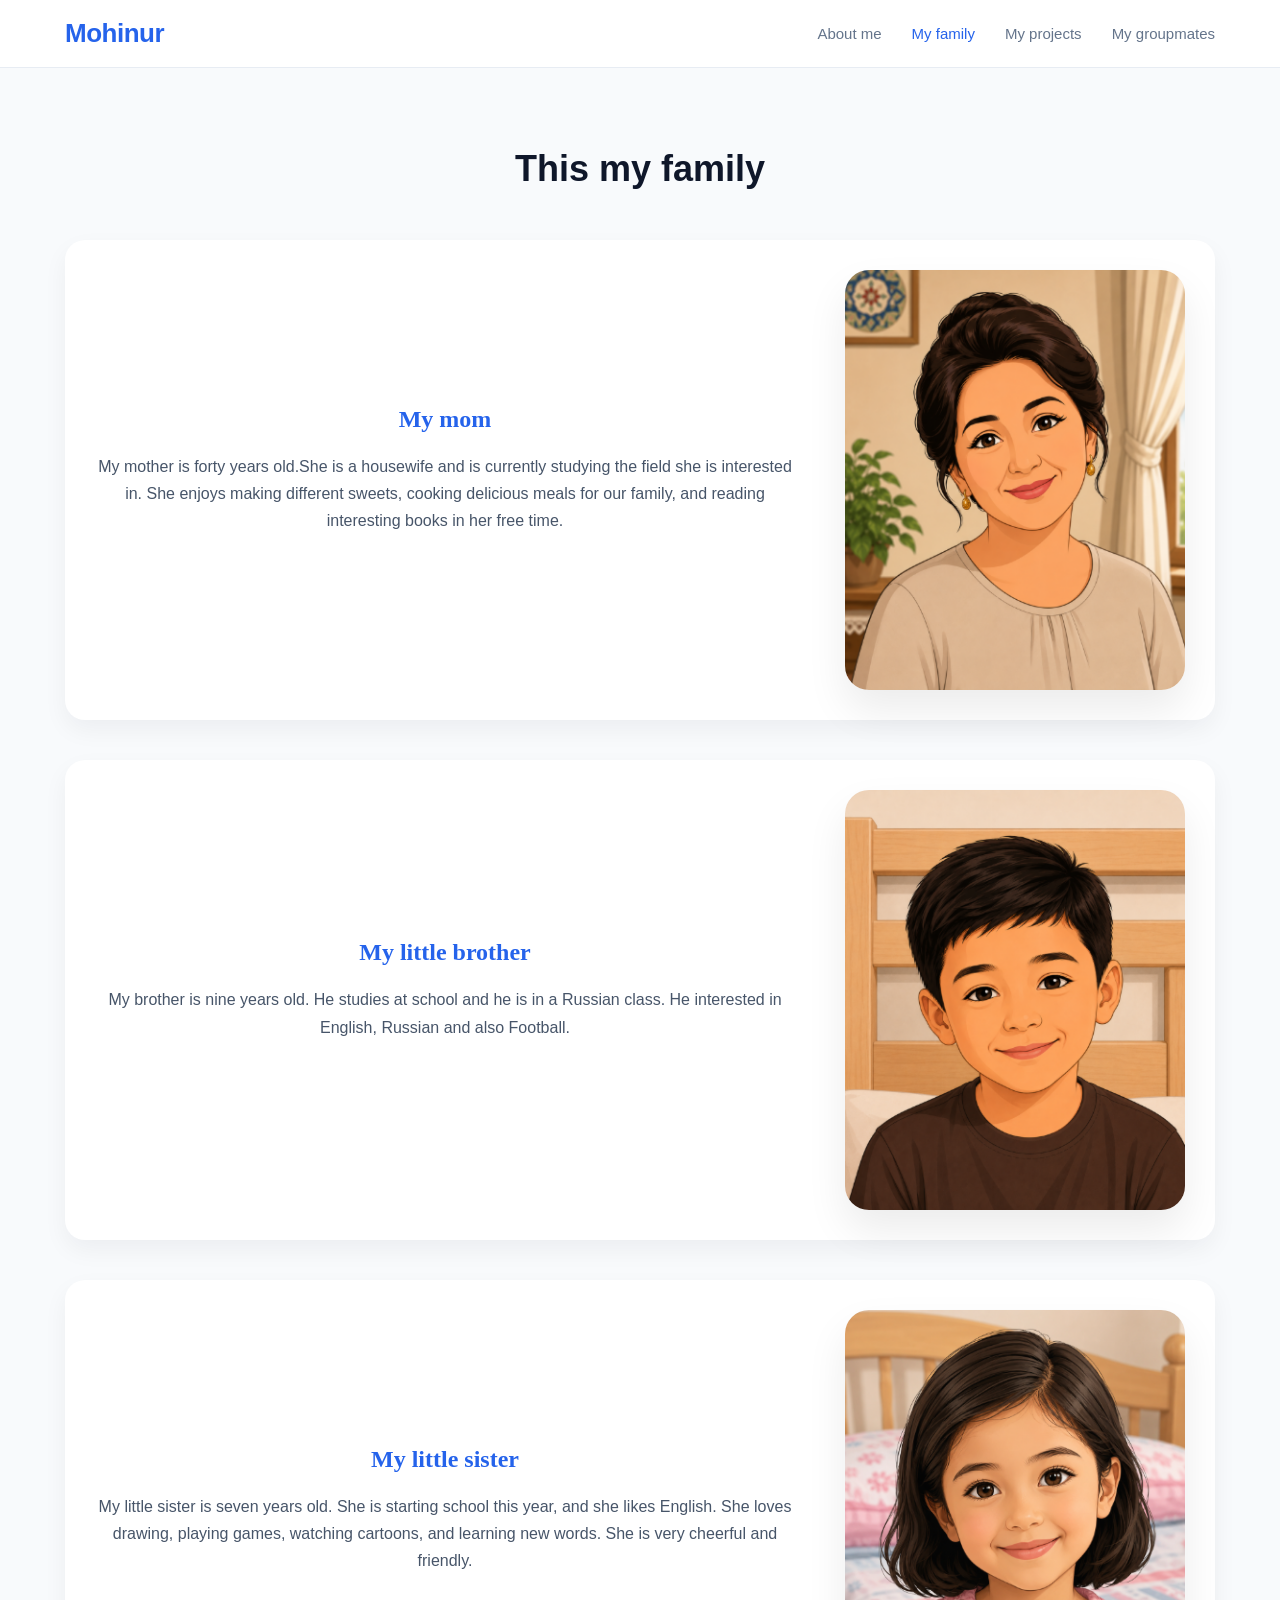
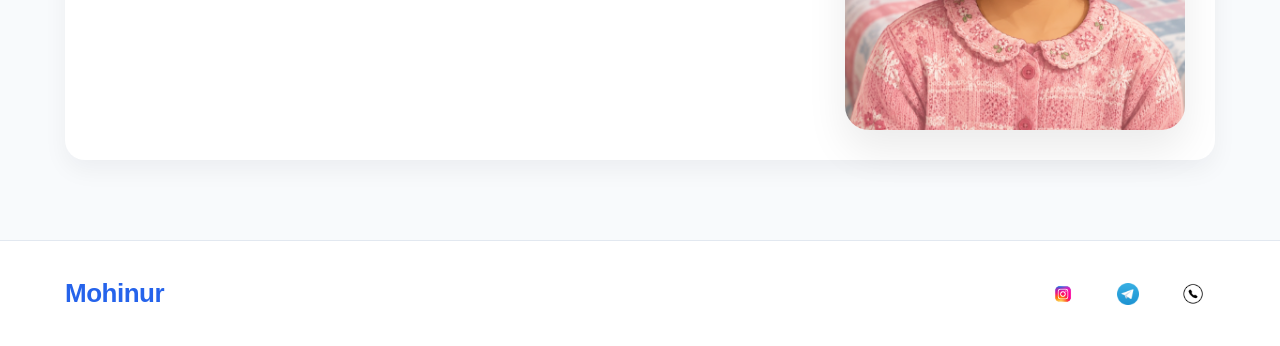
==== family.html @ 595d5f7c "first commit" ====
<!doctype html>
<html lang="en">
  <head>
    <meta charset="UTF-8" />
    <meta name="viewport" content="width=device-width, initial-scale=1.0" />
    <title>Family</title>
    <link rel="stylesheet" href="family.css">
  </head>
  <body>
    <header class="site-header">
      <div class="container">
        <div class="header-wrapper">
          <a class="logo-link" href="./index.html"> Mohinur </a>

          <nav class="navbar">
            <ul class="navbar-list">
              <li class="navbar-item">
                <a class="navbar-link" href="./index.html"> About me </a>
              </li>

              <li class="navbar-item">
                <a class="navbar-link active" href="./family.html">
                  My family
                </a>
              </li>

              <li class="navbar-item">
                <a class="navbar-link" href="./project.html"> My projects </a>
              </li>

              <li class="navbar-item">
                <a class="navbar-link" href="./friends.html"> My groupmates </a>
              </li>
            </ul>
          </nav>
        </div>
      </div>
    </header>

    <main class="site-main">
      <section class="family-hero">
        <div class="container">
          <h2 class="family-title">This my family</h2>

          <ul class="family-list">
            <li class="family-item">
              <div class="family-box">
                <h3 class="family-name">My mom</h3>
                <p class="family-desc">
                  My mother is forty years old.She is a housewife and is
                  currently studying the field she is interested in. She enjoys
                  making different sweets, cooking delicious meals for our
                  family, and reading interesting books in her free time.
                </p>
              </div>
              <img class="family-img" src="./images/mom.png" alt="" />
            </li>

            <li class="family-item">
              <div class="family-box">
                <h3 class="family-name">My little brother</h3>

                <p class="family-desc">
                  My brother is nine years old. He studies at school and he is
                  in a Russian class. He interested in English, Russian and also
                  Football.
                </p>
              </div>
              <img class="family-img" src="images/bro.png" alt="" />
            </li>
            <li class="family-item">
              <div class="family-box">
                <h3 class="family-name">My little sister</h3>
                <p class="family-desc">
                   My little sister is seven years old. She is starting school this year, and she likes English. She loves drawing, playing games, watching cartoons, and learning new words. She is very cheerful and friendly.
                </p>
              </div>
              <img class="family-img" src="images/sis.png" alt="" />
            </li>
          </ul>
        </div>
      </section>
    </main>

    <footer class="site-footer">
      <div class="container">
        <div class="footer-wrapper">
          <a class="logo-link" href="./index.html"> Mohinur </a>
          <div class="social-box">
            <a href="">
             <img src="./images/insta.png" alt="">
            </a>

            <a href="">
             <img src="./images/tg.png" alt="">
            </a>

            <a href="">
            <img src="./images/tel.png" alt="">
            </a>
          </div>
        </div>
      </div>
    </footer>
  </body>
</html>
---- family.css ----
* {
  margin: 0;
  padding: 0;
  box-sizing: border-box;
  font-family: Verdana, Geneva, Tahoma, sans-serif;
}
.container {
  max-width: 1200px;
  margin: 0 auto;
  padding: 0 25px;
}
.site-header {
  background-color: #ffffff; 
  position: sticky;
  top: 0;
  z-index: 1000;
  border-bottom: 1px solid rgba(226, 232, 240, 0.8);
}

.header-wrapper {
  display: flex;
  justify-content: space-between;
  align-items: center;
  padding: 18px 0;
}
.logo-link {
  font-size: 26px;
  font-weight: 700;
  color: #2563eb;
  text-decoration: none;
  letter-spacing: -0.5px;
}

.navbar-list {
  display: flex;
  list-style: none;
  gap: 30px;
}

.navbar-link {
  text-decoration: none;
  color: #64748b;
  font-weight: 500;
  font-size: 15px;
  transition: all 0.3s ease;
  position: relative;
  padding: 5px 0;
}

.navbar-link:hover,
.navbar-link.active {
  color: #2563eb;
}
.navbar-link::after {
  position: absolute;
  width: 0;
  height: 2px;
  bottom: 0;
  left: 0;
  background-color: #2563eb;
  transition: width 0.3s ease;
}

.navbar-link:hover::after,
.navbar-link.active::after {
  width: 100%;
}

.family-hero {
  padding: 80px 0;
  background-color: #f8fafc;
}
.family-title {
  text-align: center;
  font-size: 36px;
  font-weight: 700;
  color: #0f172a;
  margin-bottom: 50px;
}
.family-list {
  list-style: none;
  display: flex;
  flex-direction: column;
  gap: 40px;
}
.family-item {
  background: #ffffff;
  padding: 30px;
  border-radius: 20px;
  box-shadow: 0 10px 25px rgba(15, 23, 42, 0.05);
  display: flex;
  justify-content: space-between;
  align-items: center;
  gap: 50px;
  transition:
    transform 0.3s ease,
    box-shadow 0.3s ease;
}
.family-item:hover {
  transform: scale(1.02);
  box-shadow: 0 20px 35px rgba(37, 99, 235, 0.15);
}
.family-box {
  flex: 1;
}
.family-name {
  font-size: 24px;
  margin-bottom: 20px;
  text-align: center;
  color: #2563eb;
  font-family: Cambria, Cochin, Georgia, Times, "Times New Roman", serif;
}
.family-desc {
  font-size: 16px;
  margin-bottom: 20px;
  text-align: center;
  color: #475569;
  line-height: 1.7;
}
.family-img{
  width: 340px;
  height: 420px;
  object-fit: cover;
  border-radius: 24px;
  box-shadow: 0 20px 40px rgba(0, 0, 0, 0.08);
}
footer {
  background-color: #ffffff;
  border-top: 1px solid #e2e8f0;
  padding: 30px 0;
}
.footer-wrapper {
  display: flex;
  justify-content: space-between;
  align-items: center;
}
.social-box {
  display: flex;
  gap: 20px;
}
.social-box a {
  display: flex;
  align-items: center;
  justify-content: center;
  width: 45px;
  height: 45px;
  transition: 0.3s;
  
}
.social-box a:hover {
  transform: scale(1.5);
}
.social-box img {
  width: 22px;
  height: 22px;
}
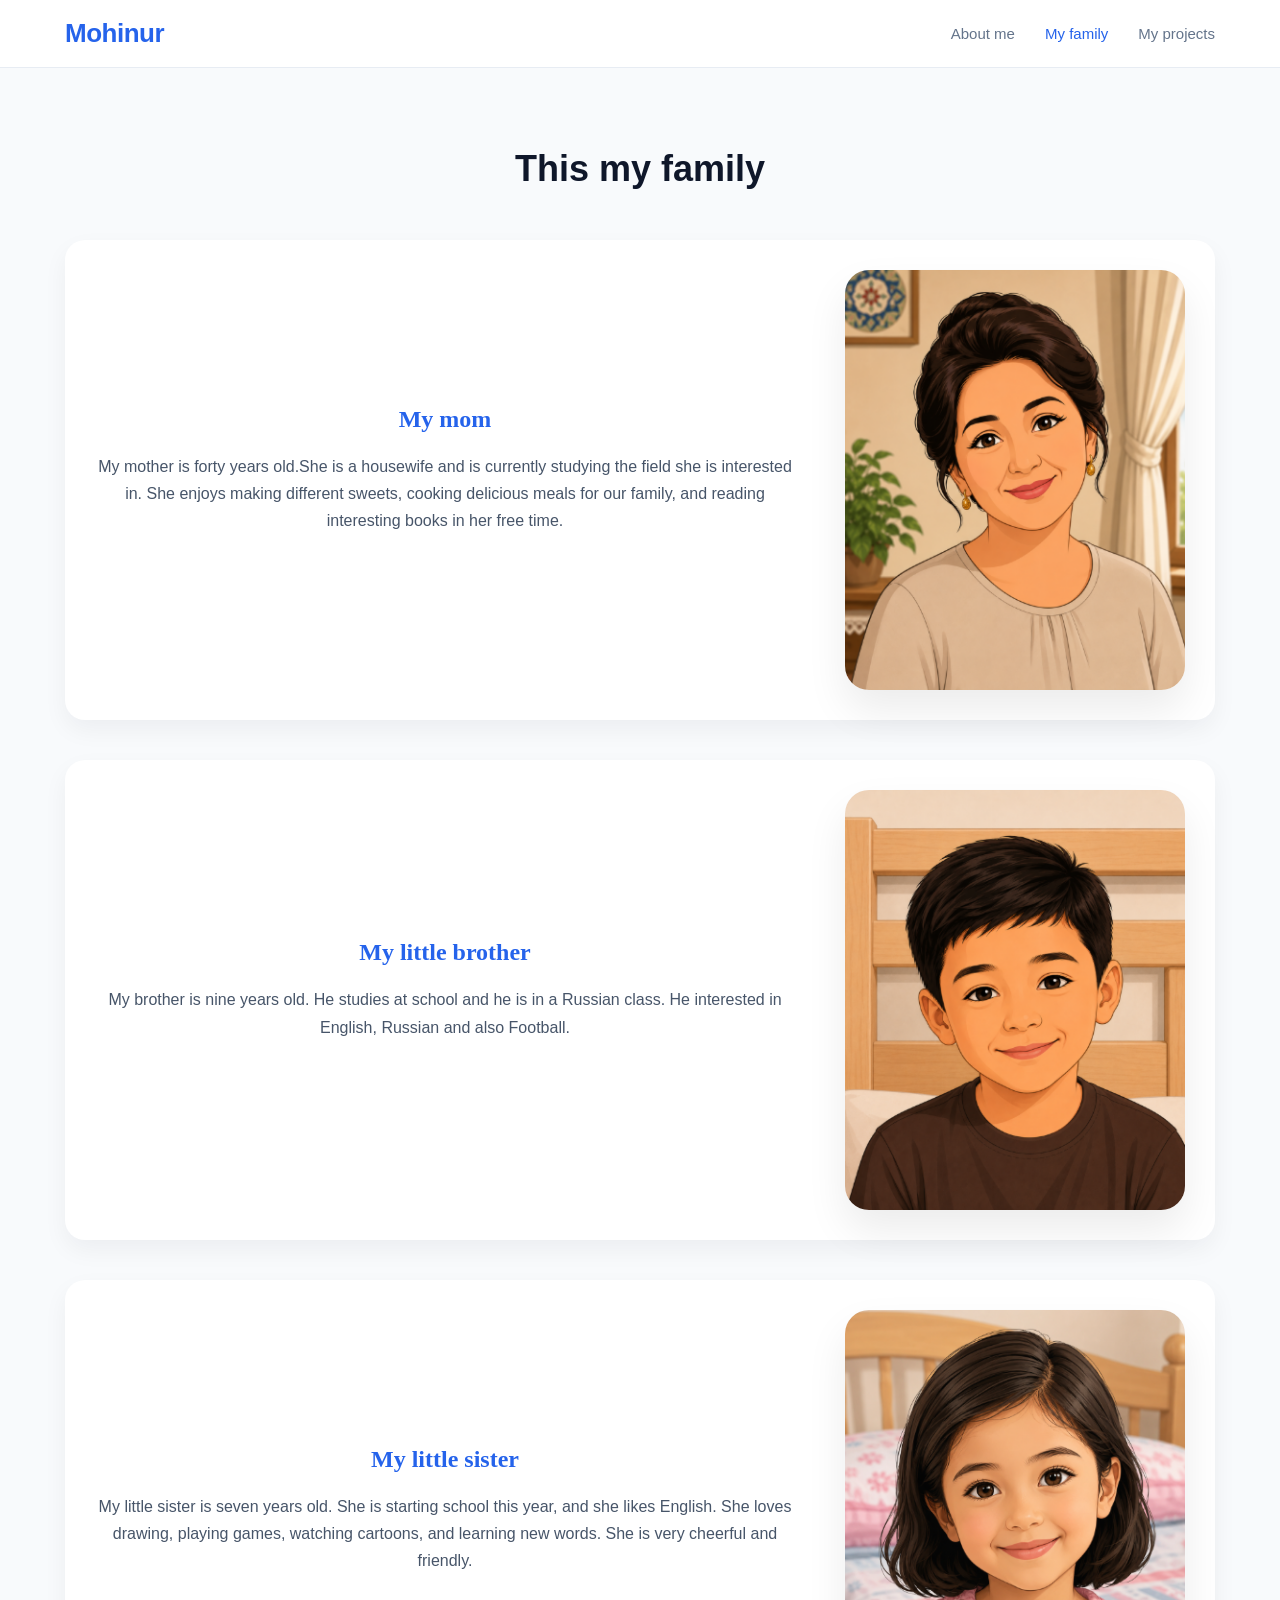
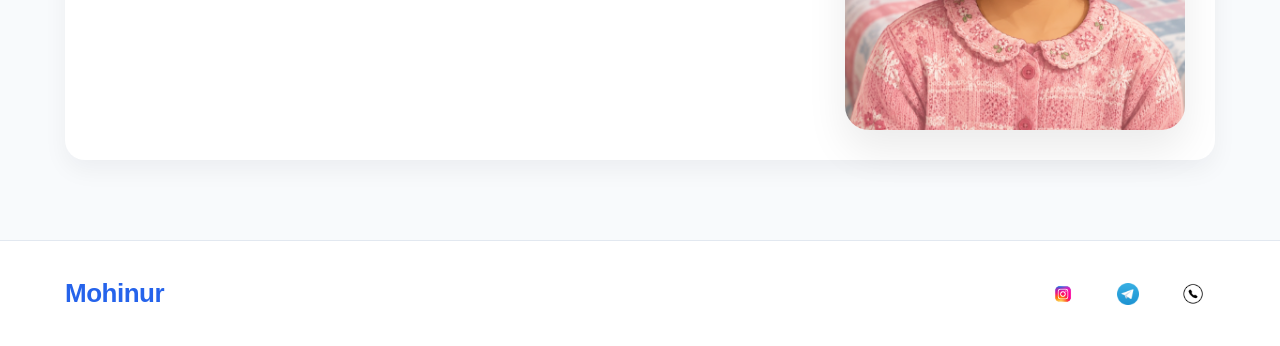
==== commit c737a6b2: "li and a changed" ====
--- a/family.html
+++ b/family.html
@@ -26,11 +26,7 @@
 
               <li class="navbar-item">
                 <a class="navbar-link" href="./project.html"> My projects </a>
-              </li>
-
-              <li class="navbar-item">
-                <a class="navbar-link" href="./friends.html"> My groupmates </a>
-              </li>
+              </li>             
             </ul>
           </nav>
         </div>
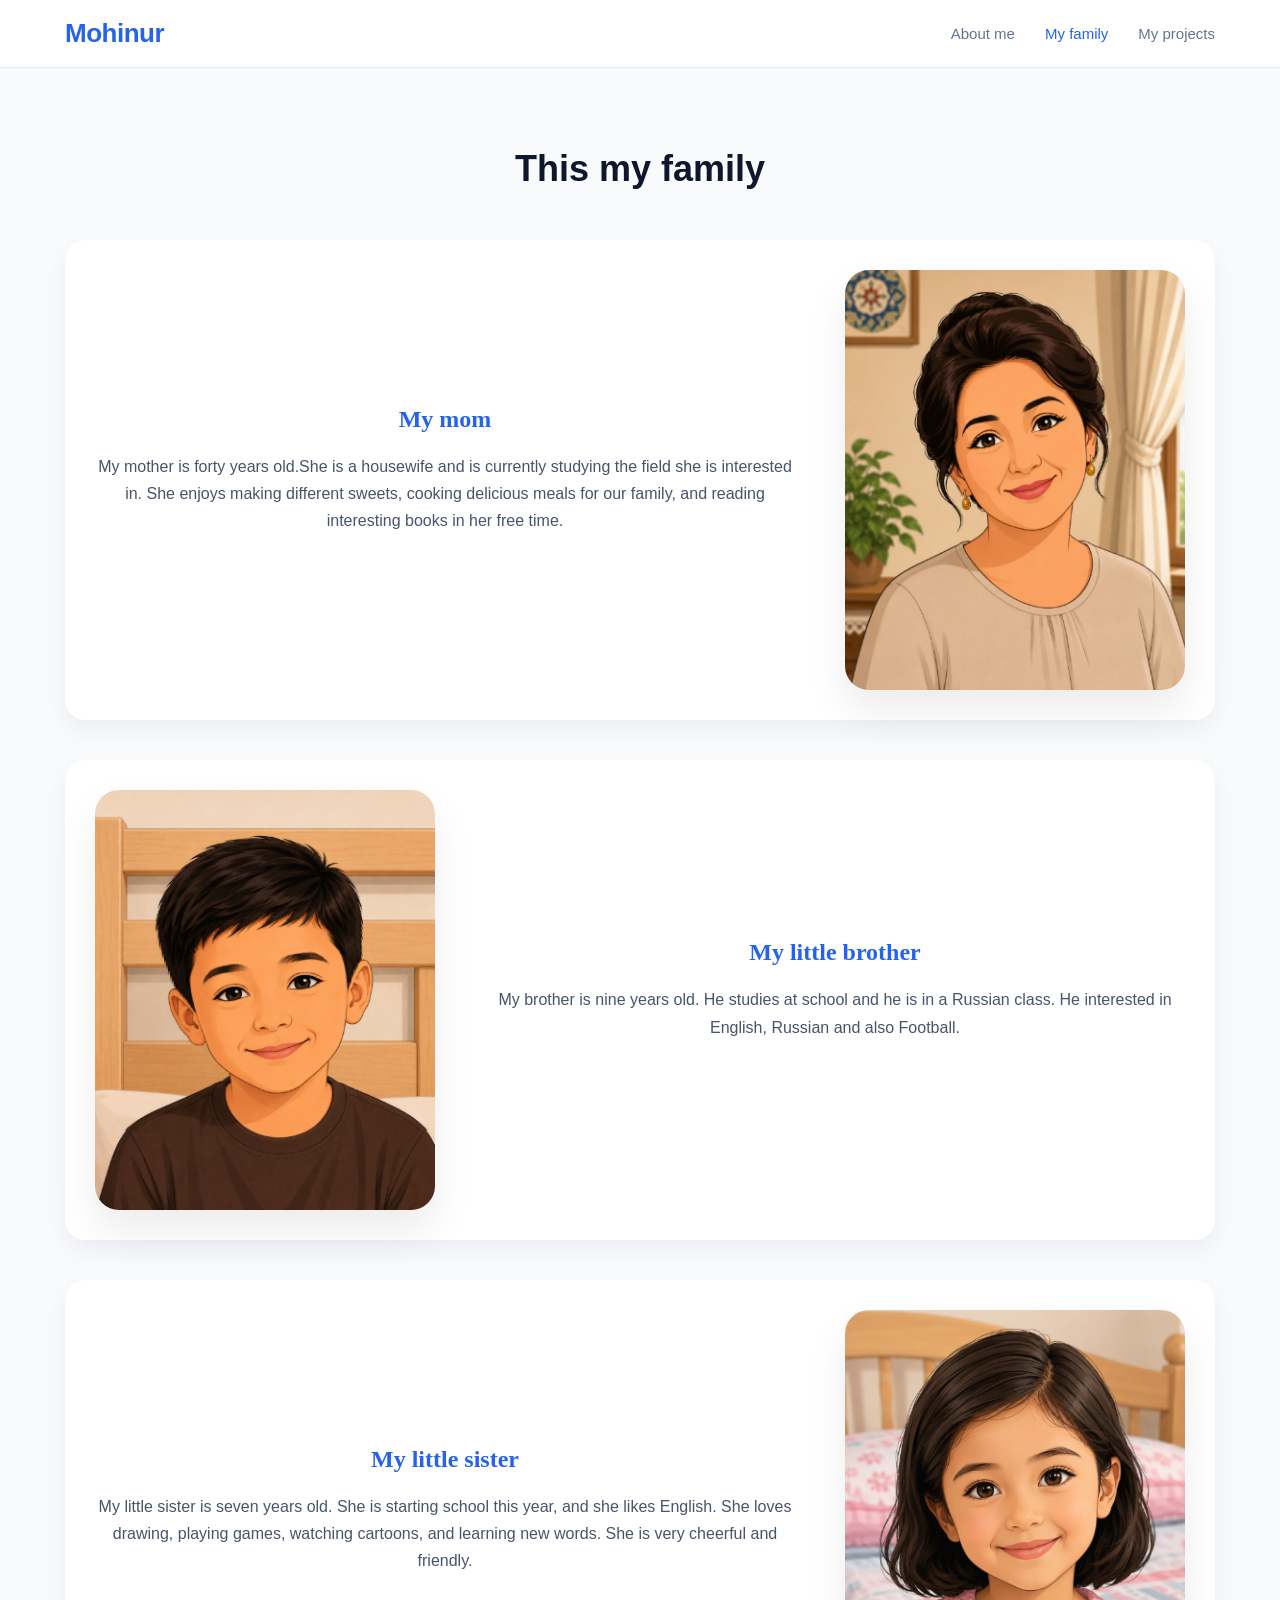
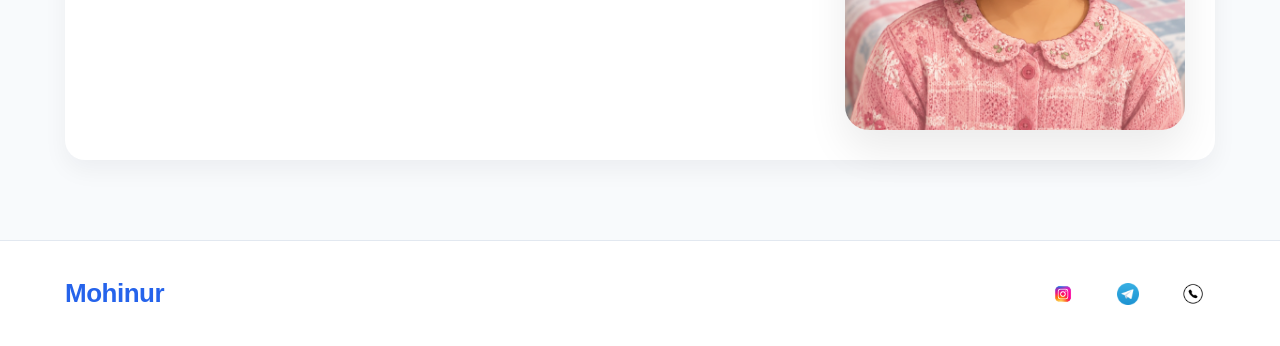
==== commit 987bf125: "html changed" ====
--- a/family.html
+++ b/family.html
@@ -53,6 +53,7 @@
             </li>
 
             <li class="family-item">
+              <img class="family-img" src="images/bro.png" alt="" />
               <div class="family-box">
                 <h3 class="family-name">My little brother</h3>
 
@@ -62,7 +63,6 @@
                   Football.
                 </p>
               </div>
-              <img class="family-img" src="images/bro.png" alt="" />
             </li>
             <li class="family-item">
               <div class="family-box">
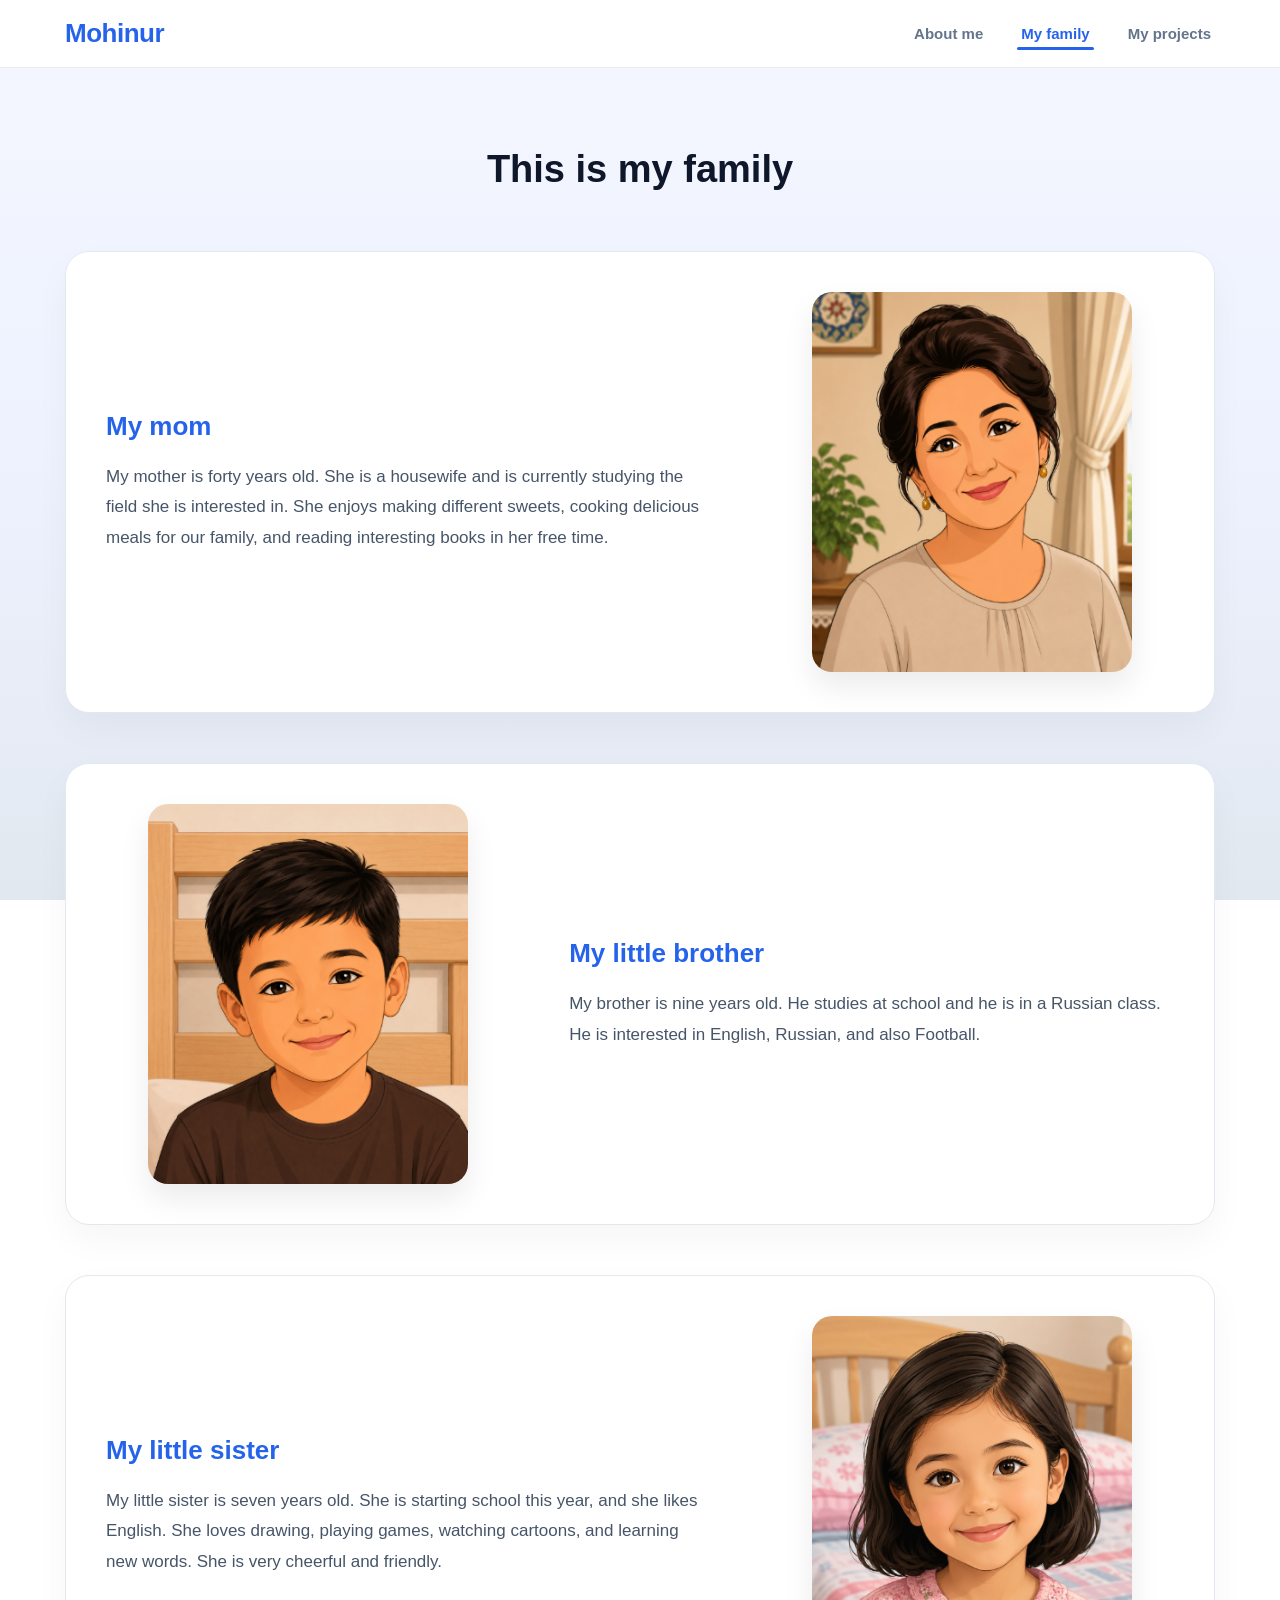
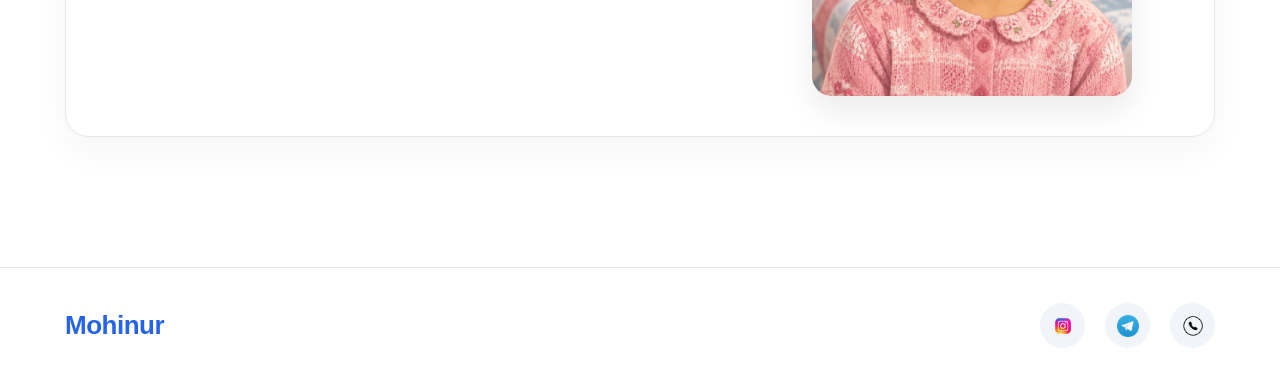
==== commit 0b5da997: "html and css changed" ====
--- a/family.html
+++ b/family.html
@@ -1,32 +1,29 @@
-<!doctype html>
+<!DOCTYPE html>
 <html lang="en">
   <head>
     <meta charset="UTF-8" />
     <meta name="viewport" content="width=device-width, initial-scale=1.0" />
     <title>Family</title>
-    <link rel="stylesheet" href="family.css">
+    <link rel="stylesheet" href="https://unpkg.com/aos@next/dist/aos.css" />
+    <link rel="stylesheet" href="family.css" />
   </head>
   <body>
     <header class="site-header">
       <div class="container">
         <div class="header-wrapper">
-          <a class="logo-link" href="./index.html"> Mohinur </a>
+          <a class="logo-link" href="./index.html">Mohinur</a>
 
           <nav class="navbar">
             <ul class="navbar-list">
               <li class="navbar-item">
-                <a class="navbar-link" href="./index.html"> About me </a>
+                <a class="navbar-link" href="./index.html">About me</a>
               </li>
-
               <li class="navbar-item">
-                <a class="navbar-link active" href="./family.html">
-                  My family
-                </a>
+                <a class="navbar-link active" href="./family.html">My family</a>
               </li>
-
               <li class="navbar-item">
-                <a class="navbar-link" href="./project.html"> My projects </a>
-              </li>             
+                <a class="navbar-link" href="./project.html">My projects</a>
+              </li>
             </ul>
           </nav>
         </div>
@@ -36,42 +33,48 @@
     <main class="site-main">
       <section class="family-hero">
         <div class="container">
-          <h2 class="family-title">This my family</h2>
+          <h2 class="family-title" data-aos="zoom-in" data-aos-duration="800">This is my family</h2>
 
           <ul class="family-list">
-            <li class="family-item">
+            <li class="family-item" data-aos="fade-right" data-aos-duration="1000">
               <div class="family-box">
                 <h3 class="family-name">My mom</h3>
                 <p class="family-desc">
-                  My mother is forty years old.She is a housewife and is
+                  My mother is forty years old. She is a housewife and is
                   currently studying the field she is interested in. She enjoys
                   making different sweets, cooking delicious meals for our
                   family, and reading interesting books in her free time.
                 </p>
               </div>
-              <img class="family-img" src="./images/mom.png" alt="" />
+              <div class="family-img-wrapper">
+                <img class="family-img" src="./images/mom.png" alt="My Mom" />
+              </div>
             </li>
 
-            <li class="family-item">
-              <img class="family-img" src="images/bro.png" alt="" />
+            <li class="family-item" data-aos="fade-left" data-aos-duration="1000">
+              <div class="family-img-wrapper order-mobile">
+                <img class="family-img" src="images/bro.png" alt="My Brother" />
+              </div>
               <div class="family-box">
                 <h3 class="family-name">My little brother</h3>
-
                 <p class="family-desc">
                   My brother is nine years old. He studies at school and he is
-                  in a Russian class. He interested in English, Russian and also
+                  in a Russian class. He is interested in English, Russian, and also
                   Football.
                 </p>
               </div>
             </li>
-            <li class="family-item">
+
+            <li class="family-item" data-aos="fade-up" data-aos-duration="1000">
               <div class="family-box">
                 <h3 class="family-name">My little sister</h3>
                 <p class="family-desc">
-                   My little sister is seven years old. She is starting school this year, and she likes English. She loves drawing, playing games, watching cartoons, and learning new words. She is very cheerful and friendly.
+                  My little sister is seven years old. She is starting school this year, and she likes English. She loves drawing, playing games, watching cartoons, and learning new words. She is very cheerful and friendly.
                 </p>
               </div>
-              <img class="family-img" src="images/sis.png" alt="" />
+              <div class="family-img-wrapper">
+                <img class="family-img" src="images/sis.png" alt="My Sister" />
+              </div>
             </li>
           </ul>
         </div>
@@ -81,22 +84,21 @@
     <footer class="site-footer">
       <div class="container">
         <div class="footer-wrapper">
-          <a class="logo-link" href="./index.html"> Mohinur </a>
+          <a class="logo-link" href="./index.html">Mohinur</a>
           <div class="social-box">
-            <a href="">
-             <img src="./images/insta.png" alt="">
-            </a>
-
-            <a href="">
-             <img src="./images/tg.png" alt="">
-            </a>
-
-            <a href="">
-            <img src="./images/tel.png" alt="">
-            </a>
+            <a href="#"><img src="./images/insta.png" alt="Instagram" /></a>
+            <a href="https://t.me/mohinur619"><img src="./images/tg.png" alt="Telegram" /></a>
+            <a href="#"><img src="./images/tel.png" alt="Phone" /></a>
           </div>
         </div>
       </div>
     </footer>
+
+    <script src="https://unpkg.com/aos@next/dist/aos.js"></script>
+    <script>
+      AOS.init({
+        once: true /* Animatsiya faqat bir marta pastga tushganda ishlaydi */
+      });
+    </script>
   </body>
-</html>
+</html>
--- a/family.css
+++ b/family.css
@@ -1,16 +1,27 @@
+/* --- UMUMIY SOZLAMALAR --- */
 * {
   margin: 0;
   padding: 0;
   box-sizing: border-box;
   font-family: Verdana, Geneva, Tahoma, sans-serif;
 }
+
+html {
+  scroll-behavior: smooth;
+  background: linear-gradient(180deg, #f4f7fe 0%, #eef2ff 50%, #e2e8f0 100%);
+  background-attachment: fixed;
+}
+
 .container {
   max-width: 1200px;
   margin: 0 auto;
   padding: 0 25px;
 }
+
+/* --- SITE HEADER & NAVBAR --- */
 .site-header {
-  background-color: #ffffff; 
+  background-color: rgba(255, 255, 255, 0.95);
+  backdrop-filter: blur(10px); /* Glassmorphism effekti */
   position: sticky;
   top: 0;
   z-index: 1000;
@@ -23,12 +34,18 @@
   align-items: center;
   padding: 18px 0;
 }
+
 .logo-link {
   font-size: 26px;
   font-weight: 700;
   color: #2563eb;
   text-decoration: none;
   letter-spacing: -0.5px;
+  transition: transform 0.3s ease;
+}
+
+.logo-link:hover {
+  transform: scale(1.05);
 }
 
 .navbar-list {
@@ -37,27 +54,32 @@
   gap: 30px;
 }
 
+/* Navbar dizayni butunlay to'g'rilandi */
 .navbar-link {
   text-decoration: none;
   color: #64748b;
-  font-weight: 500;
+  font-weight: 600;
   font-size: 15px;
-  transition: all 0.3s ease;
+  transition: color 0.3s ease;
   position: relative;
-  padding: 5px 0;
+  padding: 8px 4px;
 }
 
 .navbar-link:hover,
 .navbar-link.active {
-  color: #2563eb;
-}
+  color: #2563eb; /* Orqa ko'q fon o'rniga faqat harf rangi o'zgaradi */
+}
+
+/* Link tagidan silliq chiquvchi chiziq */
 .navbar-link::after {
+  content: "";
   position: absolute;
   width: 0;
-  height: 2px;
+  height: 3px;
   bottom: 0;
   left: 0;
   background-color: #2563eb;
+  border-radius: 2px;
   transition: width 0.3s ease;
 }
 
@@ -66,91 +88,152 @@
   width: 100%;
 }
 
+/* --- FAMILY HERO SECTION --- */
 .family-hero {
   padding: 80px 0;
-  background-color: #f8fafc;
-}
+  background: transparent;
+}
+
 .family-title {
   text-align: center;
-  font-size: 36px;
+  font-size: 38px;
   font-weight: 700;
   color: #0f172a;
-  margin-bottom: 50px;
-}
+  margin-bottom: 60px;
+  transition: color 0.3s ease;
+}
+
+.family-title:hover {
+  color: #2563eb;
+}
+
 .family-list {
   list-style: none;
   display: flex;
   flex-direction: column;
-  gap: 40px;
-}
+  gap: 50px;
+}
+
 .family-item {
   background: #ffffff;
-  padding: 30px;
+  padding: 40px;
+  border-radius: 24px;
+  box-shadow: 0 15px 35px rgba(15, 23, 42, 0.04);
+  border: 1px solid #e2e8f0;
+  display: flex;
+  justify-content: space-between;
+  align-items: center;
+  gap: 60px;
+  transition: transform 0.4s ease, box-shadow 0.4s ease;
+}
+
+.family-item:hover {
+  transform: translateY(-5px); /* Blok biroz tepaga ko'tariladi */
+  box-shadow: 0 25px 45px rgba(37, 99, 235, 0.12);
+}
+
+.family-box {
+  flex: 1.2;
+}
+
+.family-name {
+  font-size: 26px;
+  margin-bottom: 20px;
+  color: #2563eb;
+  font-weight: 700;
+  position: relative;
+  display: inline-block;
+}
+
+.family-desc {
+  font-size: 17px;
+  color: #475569;
+  line-height: 1.8;
+}
+
+/* Rasmlar va ularning qutilari effektlari */
+.family-img-wrapper {
+  flex: 0.8;
+  display: flex;
+  justify-content: center;
+}
+
+.family-img {
+  width: 320px;
+  height: 380px;
+  object-fit: cover;
   border-radius: 20px;
-  box-shadow: 0 10px 25px rgba(15, 23, 42, 0.05);
-  display: flex;
-  justify-content: space-between;
-  align-items: center;
-  gap: 50px;
-  transition:
-    transform 0.3s ease,
-    box-shadow 0.3s ease;
-}
-.family-item:hover {
-  transform: scale(1.02);
-  box-shadow: 0 20px 35px rgba(37, 99, 235, 0.15);
-}
-.family-box {
-  flex: 1;
-}
-.family-name {
-  font-size: 24px;
-  margin-bottom: 20px;
-  text-align: center;
-  color: #2563eb;
-  font-family: Cambria, Cochin, Georgia, Times, "Times New Roman", serif;
-}
-.family-desc {
-  font-size: 16px;
-  margin-bottom: 20px;
-  text-align: center;
-  color: #475569;
-  line-height: 1.7;
-}
-.family-img{
-  width: 340px;
-  height: 420px;
-  object-fit: cover;
-  border-radius: 24px;
-  box-shadow: 0 20px 40px rgba(0, 0, 0, 0.08);
-}
-footer {
+  box-shadow: 0 15px 30px rgba(0, 0, 0, 0.08);
+  transition: all 0.4s ease;
+}
+
+.family-item:hover .family-img {
+  transform: scale(1.04) rotate(1deg); /* Blok ustiga kelganda rasm biroz kattalashadi va buriladi */
+  box-shadow: 0 25px 40px rgba(0, 0, 0, 0.15);
+}
+
+/* --- FOOTER --- */
+.site-footer {
   background-color: #ffffff;
   border-top: 1px solid #e2e8f0;
-  padding: 30px 0;
-}
+  padding: 35px 0;
+  margin-top: 50px;
+}
+
 .footer-wrapper {
   display: flex;
   justify-content: space-between;
   align-items: center;
 }
+
 .social-box {
   display: flex;
   gap: 20px;
 }
+
 .social-box a {
   display: flex;
   align-items: center;
   justify-content: center;
   width: 45px;
   height: 45px;
-  transition: 0.3s;
-  
-}
+  background-color: #f1f5f9;
+  border-radius: 50%;
+  transition: all 0.3s cubic-bezier(0.175, 0.885, 0.32, 1.275);
+}
+
 .social-box a:hover {
-  transform: scale(1.5);
-}
+  transform: scale(1.2) translateY(-3px);
+  background-color: #e2e8f0;
+}
+
 .social-box img {
   width: 22px;
   height: 22px;
+}
+
+/* --- RESPONSIVE DESIGN (Mobil moslashuvchanlik) --- */
+@media (max-width: 968px) {
+  .header-wrapper {
+    flex-direction: column;
+    gap: 15px;
+  }
+
+  .family-item {
+    flex-direction: column;
+    text-align: center;
+    padding: 30px;
+    gap: 35px;
+  }
+
+  .family-img {
+    width: 100%;
+    max-width: 300px;
+    height: 350px;
+  }
+
+  /* Mobil ekranda ukangizning rasmi matndan pastda chiroyli joylashishi uchun */
+  .order-mobile {
+    order: 1; 
+  }
 }
